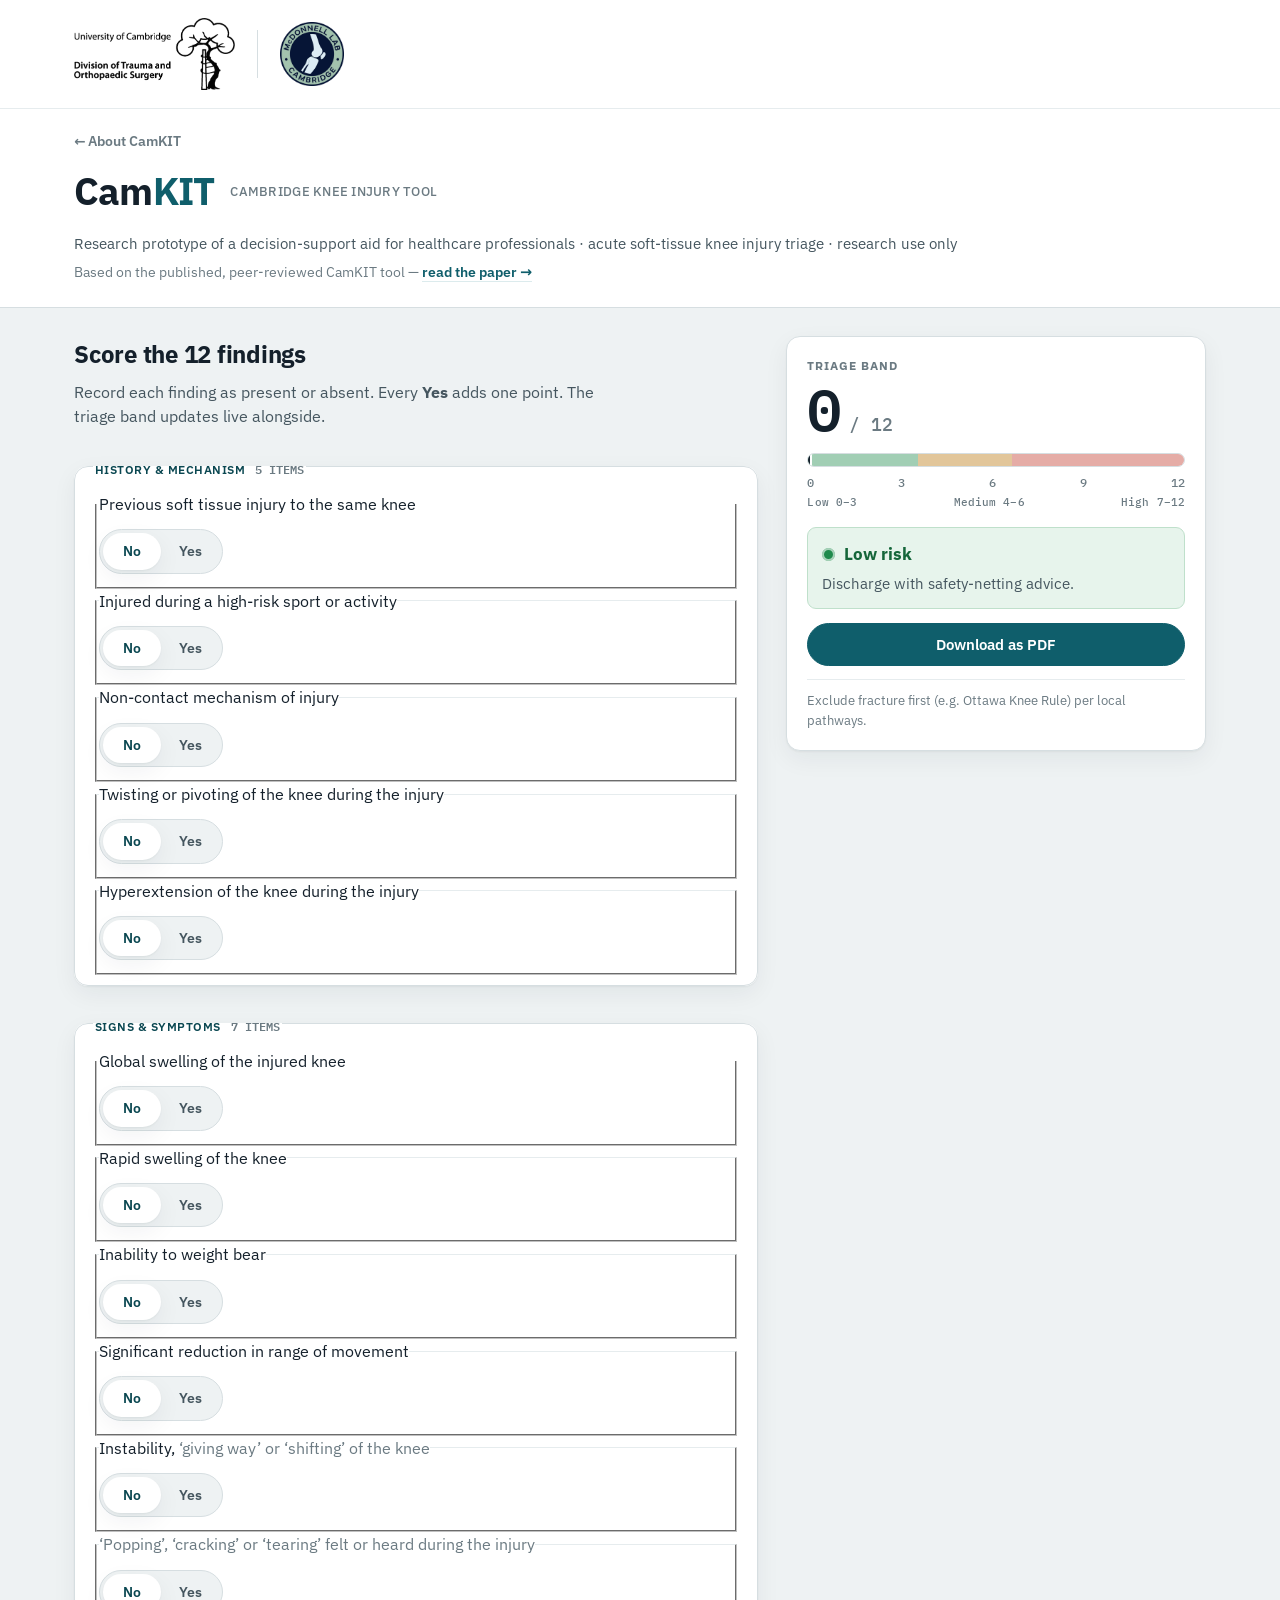
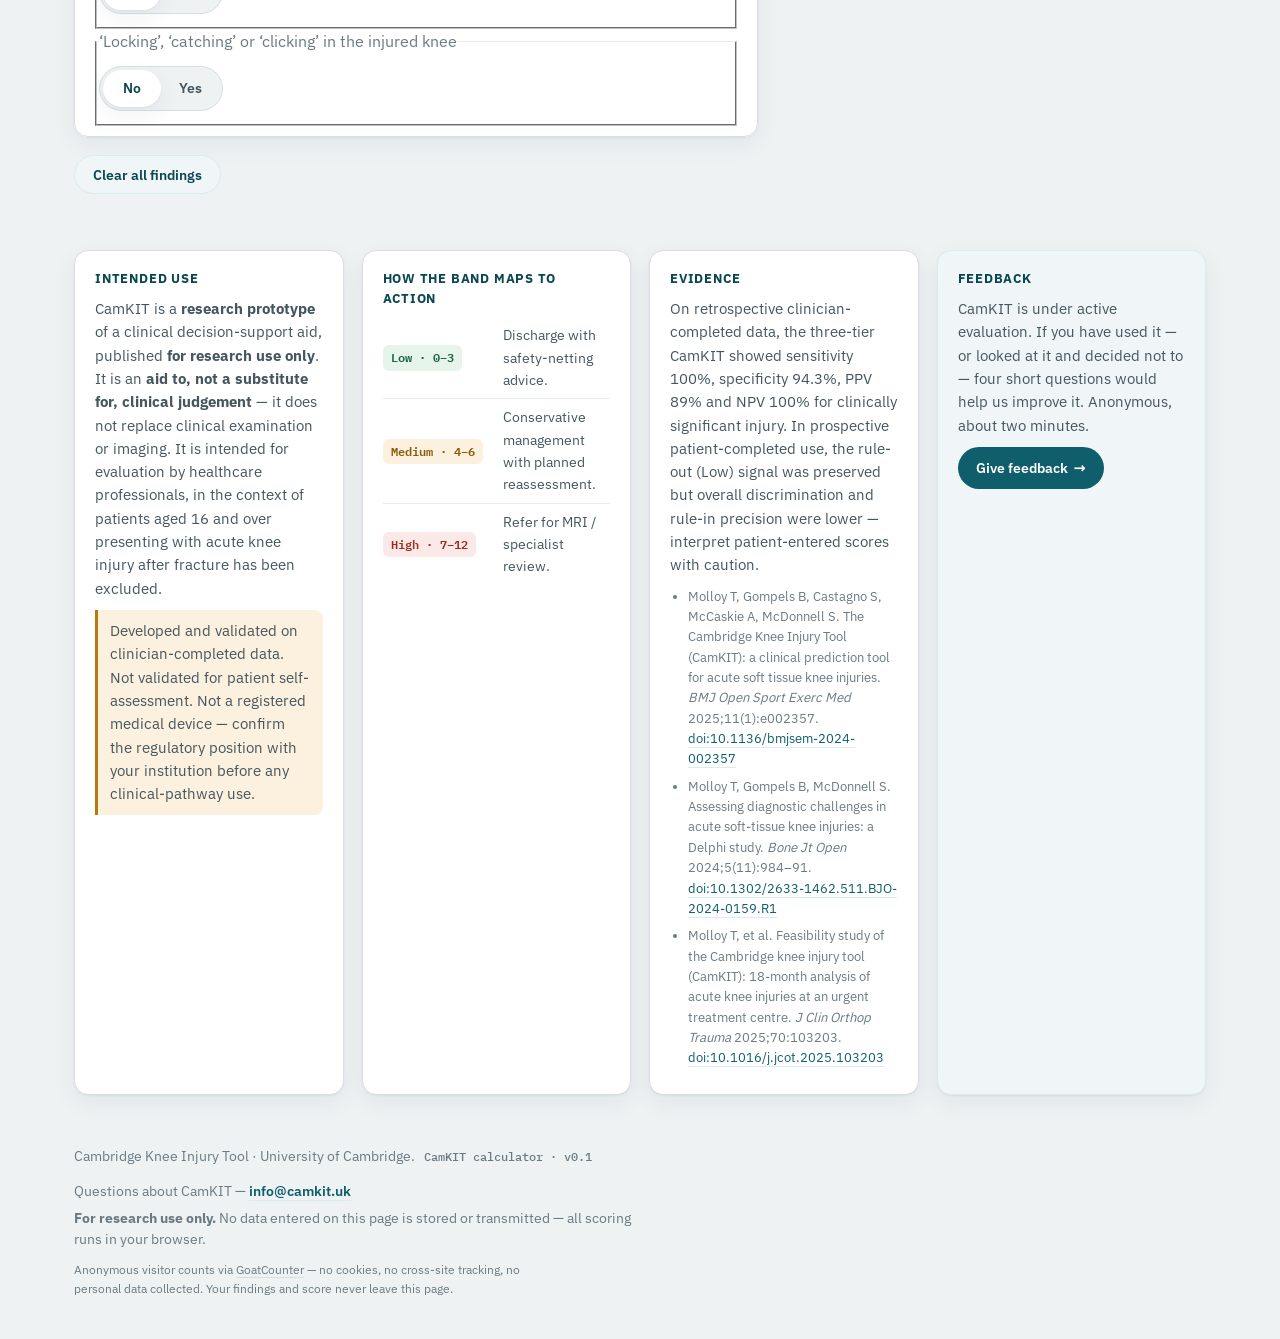
==== public/calculator/index.html @ e4fb38a5 "Serve from public/ — allow-list instead of deny-list assets.directory was "./", publishing the whole" ====
<!doctype html>
<html lang="en">
<head>
  <meta charset="utf-8" />
  <meta name="viewport" content="width=device-width, initial-scale=1" />
  <title>CamKIT calculator — score the 12 findings</title>
  <meta name="description" content="Interactive CamKIT calculator — a research prototype, for research use only: record the 12 clinical findings to get a score out of 12 and a three-tier triage band. All scoring runs in your browser — nothing is stored or transmitted." />
  <meta name="color-scheme" content="light" />

  <!-- IBM Plex is self-hosted under assets/fonts/ and declared in tokens.css.
       No third-party font host, so nothing leaks a visitor's IP and the pages
       render on offline / locked-down hospital networks. -->
  <link rel="preload" href="../assets/fonts/ibm-plex-sans-latin.woff2" as="font" type="font/woff2" crossorigin />

  <link rel="stylesheet" href="../assets/tokens.css" />
  <link rel="stylesheet" href="../assets/styles.css" />
</head>
<body>
  <a class="skip-link" href="#camkit-form">Skip to the assessment</a>

  <!-- Print-only document header (populated by camkit.js before printing) -->
  <div class="print-only print-head" data-band="low">
    <p class="print-head__title">Cambridge Knee Injury Tool (CamKIT)</p>
    <p class="print-head__meta">Assessment date: <strong id="print-date"></strong></p>
    <p class="print-head__result">
      Score <strong id="print-score">0</strong> / 12 —
      <strong id="print-band">Low risk</strong>:
      <span id="print-action">Discharge with safety-netting advice.</span>
    </p>
  </div>

  <div class="orgbar">
    <div class="orgbar__inner">
      <img class="orgbar__logo orgbar__logo--cam"
           src="../assets/logos/cambridge-surgery.png" width="483" height="216"
           alt="University of Cambridge — Division of Trauma and Orthopaedic Surgery" />
      <span class="orgbar__rule" aria-hidden="true"></span>
      <img class="orgbar__logo orgbar__logo--lab"
           src="../assets/logos/mcdonnell-lab.png" width="180" height="180"
           alt="McDonnell Lab, Cambridge" />
    </div>
  </div>

  <header class="masthead">
    <div class="masthead__inner">
      <p class="masthead__back"><a href="../">← About CamKIT</a></p>
      <div class="wordmark">
        <span class="wordmark__cam">Cam</span><span class="wordmark__kit">KIT</span>
        <span class="wordmark__full">Cambridge Knee Injury Tool</span>
      </div>
      <p class="masthead__eyebrow">
        Research prototype of a decision-support aid for healthcare professionals ·
        acute soft-tissue knee injury triage · research use only
      </p>
      <p class="masthead__link">
        Based on the published, peer-reviewed CamKIT tool —
        <a href="https://doi.org/10.1136/bmjsem-2024-002357" target="_blank" rel="noopener noreferrer">read the paper →</a>
      </p>
    </div>
  </header>

  <main class="layout">
    <section class="form" aria-labelledby="form-heading">
      <div class="form__intro">
        <h1 id="form-heading">Score the 12 findings</h1>
        <p class="form__lede">
          Record each finding as present or absent. Every <strong>Yes</strong> adds one point.
          The triage band updates live alongside.
        </p>
      </div>

      <form id="camkit-form" novalidate>
        <!-- Item fieldsets are rendered here by assets/camkit.js -->
      </form>

      <div class="form__actions">
        <button type="button" id="reset-btn" class="btn-reset">Clear all findings</button>
      </div>
    </section>

    <aside class="readout" aria-labelledby="readout-heading">
      <div class="readout__sticky">
        <h2 id="readout-heading" class="readout__title">Triage band</h2>

        <div class="score" aria-hidden="true">
          <span class="score__value" id="score-value">0</span>
          <span class="score__total">/ 12</span>
        </div>

        <!-- Signature element: the 0–12 triage gauge -->
        <div class="gauge" id="gauge">
          <div class="gauge__track">
            <span class="gauge__zone gauge__zone--low"></span>
            <span class="gauge__zone gauge__zone--med"></span>
            <span class="gauge__zone gauge__zone--high"></span>
            <span class="gauge__needle" id="gauge-needle"></span>
          </div>
          <div class="gauge__scale">
            <span>0</span><span>3</span><span>6</span><span>9</span><span>12</span>
          </div>
          <div class="gauge__bands">
            <span class="gauge__bandlabel">Low 0–3</span>
            <span class="gauge__bandlabel">Medium 4–6</span>
            <span class="gauge__bandlabel">High 7–12</span>
          </div>
        </div>

        <div class="band" id="band" data-band="low">
          <p class="band__name" id="band-name">
            <span class="band__dot" aria-hidden="true"></span>
            <span id="band-label">Low risk</span>
          </p>
          <p class="band__action" id="band-action">Discharge with safety-netting advice.</p>
        </div>

        <button type="button" id="download-btn" class="btn-pdf">Download as PDF</button>

        <p class="readout__caveat">
          Exclude fracture first (e.g. Ottawa Knee Rule) per local pathways.
        </p>

        <!-- Screen-reader live summary -->
        <p class="visually-hidden" id="live-status" role="status" aria-live="polite"></p>
      </div>
    </aside>
  </main>

  <section class="notes" aria-label="Intended use and evidence">
    <div class="notes__grid">
      <article class="note">
        <h3>Intended use</h3>
        <p>
          CamKIT is a <strong>research prototype</strong> of a clinical decision-support aid,
          published <strong>for research use only</strong>. It is an <strong>aid to, not a
          substitute for, clinical judgement</strong> — it does not replace clinical examination
          or imaging. It is intended for evaluation by healthcare professionals, in the context of
          patients aged 16 and over presenting with acute knee injury after fracture has been
          excluded.
        </p>
        <p class="note__flag">
          Developed and validated on clinician-completed data. Not validated for patient
          self-assessment. Not a registered medical device — confirm the regulatory position with
          your institution before any clinical-pathway use.
        </p>
      </article>

      <article class="note">
        <h3>How the band maps to action</h3>
        <dl class="actions">
          <div class="actions__row" data-band="low">
            <dt><span class="actions__chip">Low · 0–3</span></dt>
            <dd>Discharge with safety-netting advice.</dd>
          </div>
          <div class="actions__row" data-band="med">
            <dt><span class="actions__chip">Medium · 4–6</span></dt>
            <dd>Conservative management with planned reassessment.</dd>
          </div>
          <div class="actions__row" data-band="high">
            <dt><span class="actions__chip">High · 7–12</span></dt>
            <dd>Refer for MRI / specialist review.</dd>
          </div>
        </dl>
      </article>

      <article class="note">
        <h3>Evidence</h3>
        <p>
          On retrospective clinician-completed data, the three-tier CamKIT showed sensitivity 100%,
          specificity 94.3%, PPV 89% and NPV 100% for clinically significant injury. In prospective
          patient-completed use, the rule-out (Low) signal was preserved but overall discrimination
          and rule-in precision were lower — interpret patient-entered scores with caution.
        </p>
        <ul class="refs">
          <li>Molloy T, Gompels B, Castagno S, McCaskie A, McDonnell S. The Cambridge Knee Injury Tool (CamKIT): a clinical prediction tool for acute soft tissue knee injuries. <em>BMJ Open Sport Exerc Med</em> 2025;11(1):e002357.
            <a href="https://doi.org/10.1136/bmjsem-2024-002357" target="_blank" rel="noopener noreferrer">doi:10.1136/bmjsem-2024-002357</a></li>
          <li>Molloy T, Gompels B, McDonnell S. Assessing diagnostic challenges in acute soft-tissue knee injuries: a Delphi study. <em>Bone Jt Open</em> 2024;5(11):984–91.
            <a href="https://doi.org/10.1302/2633-1462.511.BJO-2024-0159.R1" target="_blank" rel="noopener noreferrer">doi:10.1302/2633-1462.511.BJO-2024-0159.R1</a></li>
          <li>Molloy T, et al. Feasibility study of the Cambridge knee injury tool (CamKIT): 18-month analysis of acute knee injuries at an urgent treatment centre. <em>J Clin Orthop Trauma</em> 2025;70:103203.
            <a href="https://doi.org/10.1016/j.jcot.2025.103203" target="_blank" rel="noopener noreferrer">doi:10.1016/j.jcot.2025.103203</a></li>
        </ul>
      </article>

      <!-- FEEDBACK SURVEY — must be the anonymous respondent link (/jfe/form/<ID>),
           never the Qualtrics editor link (/survey-builder/<ID>/edit), which only
           works for logged-in survey owners. scripts/check-analytics.sh enforces this.
           Survey ID: SV_2cn2vMerfUsY75Q -->
      <article class="note note--feedback">
        <h3>Feedback</h3>
        <p>
          CamKIT is under active evaluation. If you have used it — or looked at it and decided
          not to — four short questions would help us improve it. Anonymous, about two minutes.
        </p>
        <a class="note__cta" href="https://cambridge.eu.qualtrics.com/jfe/form/SV_2cn2vMerfUsY75Q"
           target="_blank" rel="noopener noreferrer"
           data-count="feedback-survey" data-count-title="Feedback survey opened">
          Give feedback <span aria-hidden="true">→</span>
        </a>
      </article>
    </div>
  </section>

  <footer class="footer">
    <p>Cambridge Knee Injury Tool · University of Cambridge.
      <span class="footer__ver">CamKIT calculator · v0.1</span>
    </p>
    <p class="footer__contact">
      Questions about CamKIT — <a href="mailto:info@camkit.uk">info@camkit.uk</a>
    </p>
    <p class="footer__disclaimer">
      <strong>For research use only.</strong> No data entered on this page is
      stored or transmitted — all scoring runs in your browser.
    </p>
    <p class="footer__privacy">
      Anonymous visitor counts via
      <a href="https://www.goatcounter.com/" target="_blank" rel="noopener noreferrer">GoatCounter</a>
      — no cookies, no cross-site tracking, no personal data collected. Your findings and score
      never leave this page.
    </p>
  </footer>

  <!-- Print-only document footer -->
  <div class="print-only print-foot">
    <p>Research prototype of a decision-support aid — for research use only. An aid to, not a
      substitute for, clinical judgement. Does not replace clinical examination or imaging.
      Not a registered medical device.</p>
    <p>Molloy T, Gompels B, Castagno S, McCaskie A, McDonnell S. The Cambridge Knee Injury Tool
      (CamKIT). BMJ Open Sport Exerc Med 2025;11(1):e002357. doi:10.1136/bmjsem-2024-002357</p>
  </div>

  <noscript>
    <p class="noscript">This calculator needs JavaScript to score the 12 findings. Please enable JavaScript.</p>
  </noscript>

  <script src="../assets/camkit.js" defer></script>

  <!-- Privacy-preserving usage counts. Remove these two tags and assets/analytics.js
       to disable analytics entirely — the calculator works unchanged without them. -->
  <script data-goatcounter="https://camkit.goatcounter.com/count"
          async src="https://gc.zgo.at/count.js"></script>
  <script src="../assets/analytics.js" defer></script>
</body>
</html>
---- public/assets/tokens.css ----
/* ============================================================
   CamKIT design tokens — shared by every page.
   Palette is intentionally narrow. Green/amber/red are RESERVED
   for triage semantics only; the brand accent is petrol teal so
   that semantic colour always means "triage band", never decoration.
   Load this file BEFORE the page stylesheet.
   ============================================================ */

/* ---------- Self-hosted IBM Plex ----------
   Served from assets/fonts/ rather than Google Fonts: fonts.gstatic.com
   would receive every visitor's IP address, which contradicts the privacy
   claim in the page footers, and third-party font hosts are blocked on many
   hospital networks. Descriptors mirror what Google Fonts generated, so
   rendering is unchanged. Sans ships one file per subset covering all four
   weights; Mono ships one per weight.

   IBM Plex is SIL OFL 1.1 — assets/fonts/OFL.txt must ship with the files.

   TO REGENERATE (e.g. to add a weight), fetch the stylesheet Google would
   have served, with a browser User-Agent so it returns woff2:

     curl -A "Mozilla/5.0 (X11; Linux x86_64) Chrome/120.0" \
       "https://fonts.googleapis.com/css2?family=IBM+Plex+Mono:wght@500;600\
&family=IBM+Plex+Sans:wght@400;500;600;700&display=swap"

   Save the `latin` and `latin-ext` woff2 files into assets/fonts/ and copy
   the @font-face blocks below, rewriting each url() to fonts/<file>.woff2.
   De-duplicate first: Google serves ONE file for several weights, so several
   blocks legitimately point at the same filename.
   ============================================================ */

@font-face {
  font-family: 'IBM Plex Mono';
  font-style: normal;
  font-weight: 500;
  font-display: swap;
  src: url('fonts/ibm-plex-mono-500-latin.woff2') format('woff2');
  unicode-range: U+0000-00FF, U+0131, U+0152-0153, U+02BB-02BC, U+02C6, U+02DA, U+02DC, U+0304, U+0308, U+0329, U+2000-206F, U+20AC, U+2122, U+2191, U+2193, U+2212, U+2215, U+FEFF, U+FFFD;
}
@font-face {
  font-family: 'IBM Plex Mono';
  font-style: normal;
  font-weight: 500;
  font-display: swap;
  src: url('fonts/ibm-plex-mono-500-latin-ext.woff2') format('woff2');
  unicode-range: U+0100-02BA, U+02BD-02C5, U+02C7-02CC, U+02CE-02D7, U+02DD-02FF, U+0304, U+0308, U+0329, U+1D00-1DBF, U+1E00-1E9F, U+1EF2-1EFF, U+2020, U+20A0-20AB, U+20AD-20C0, U+2113, U+2C60-2C7F, U+A720-A7FF;
}
@font-face {
  font-family: 'IBM Plex Mono';
  font-style: normal;
  font-weight: 600;
  font-display: swap;
  src: url('fonts/ibm-plex-mono-600-latin.woff2') format('woff2');
  unicode-range: U+0000-00FF, U+0131, U+0152-0153, U+02BB-02BC, U+02C6, U+02DA, U+02DC, U+0304, U+0308, U+0329, U+2000-206F, U+20AC, U+2122, U+2191, U+2193, U+2212, U+2215, U+FEFF, U+FFFD;
}
@font-face {
  font-family: 'IBM Plex Mono';
  font-style: normal;
  font-weight: 600;
  font-display: swap;
  src: url('fonts/ibm-plex-mono-600-latin-ext.woff2') format('woff2');
  unicode-range: U+0100-02BA, U+02BD-02C5, U+02C7-02CC, U+02CE-02D7, U+02DD-02FF, U+0304, U+0308, U+0329, U+1D00-1DBF, U+1E00-1E9F, U+1EF2-1EFF, U+2020, U+20A0-20AB, U+20AD-20C0, U+2113, U+2C60-2C7F, U+A720-A7FF;
}
@font-face {
  font-family: 'IBM Plex Sans';
  font-style: normal;
  font-weight: 400;
  font-display: swap;
  src: url('fonts/ibm-plex-sans-latin.woff2') format('woff2');
  unicode-range: U+0000-00FF, U+0131, U+0152-0153, U+02BB-02BC, U+02C6, U+02DA, U+02DC, U+0304, U+0308, U+0329, U+2000-206F, U+20AC, U+2122, U+2191, U+2193, U+2212, U+2215, U+FEFF, U+FFFD;
}
@font-face {
  font-family: 'IBM Plex Sans';
  font-style: normal;
  font-weight: 400;
  font-display: swap;
  src: url('fonts/ibm-plex-sans-latin-ext.woff2') format('woff2');
  unicode-range: U+0100-02BA, U+02BD-02C5, U+02C7-02CC, U+02CE-02D7, U+02DD-02FF, U+0304, U+0308, U+0329, U+1D00-1DBF, U+1E00-1E9F, U+1EF2-1EFF, U+2020, U+20A0-20AB, U+20AD-20C0, U+2113, U+2C60-2C7F, U+A720-A7FF;
}
@font-face {
  font-family: 'IBM Plex Sans';
  font-style: normal;
  font-weight: 500;
  font-display: swap;
  src: url('fonts/ibm-plex-sans-latin.woff2') format('woff2');
  unicode-range: U+0000-00FF, U+0131, U+0152-0153, U+02BB-02BC, U+02C6, U+02DA, U+02DC, U+0304, U+0308, U+0329, U+2000-206F, U+20AC, U+2122, U+2191, U+2193, U+2212, U+2215, U+FEFF, U+FFFD;
}
@font-face {
  font-family: 'IBM Plex Sans';
  font-style: normal;
  font-weight: 500;
  font-display: swap;
  src: url('fonts/ibm-plex-sans-latin-ext.woff2') format('woff2');
  unicode-range: U+0100-02BA, U+02BD-02C5, U+02C7-02CC, U+02CE-02D7, U+02DD-02FF, U+0304, U+0308, U+0329, U+1D00-1DBF, U+1E00-1E9F, U+1EF2-1EFF, U+2020, U+20A0-20AB, U+20AD-20C0, U+2113, U+2C60-2C7F, U+A720-A7FF;
}
@font-face {
  font-family: 'IBM Plex Sans';
  font-style: normal;
  font-weight: 600;
  font-display: swap;
  src: url('fonts/ibm-plex-sans-latin.woff2') format('woff2');
  unicode-range: U+0000-00FF, U+0131, U+0152-0153, U+02BB-02BC, U+02C6, U+02DA, U+02DC, U+0304, U+0308, U+0329, U+2000-206F, U+20AC, U+2122, U+2191, U+2193, U+2212, U+2215, U+FEFF, U+FFFD;
}
@font-face {
  font-family: 'IBM Plex Sans';
  font-style: normal;
  font-weight: 600;
  font-display: swap;
  src: url('fonts/ibm-plex-sans-latin-ext.woff2') format('woff2');
  unicode-range: U+0100-02BA, U+02BD-02C5, U+02C7-02CC, U+02CE-02D7, U+02DD-02FF, U+0304, U+0308, U+0329, U+1D00-1DBF, U+1E00-1E9F, U+1EF2-1EFF, U+2020, U+20A0-20AB, U+20AD-20C0, U+2113, U+2C60-2C7F, U+A720-A7FF;
}
@font-face {
  font-family: 'IBM Plex Sans';
  font-style: normal;
  font-weight: 700;
  font-display: swap;
  src: url('fonts/ibm-plex-sans-latin.woff2') format('woff2');
  unicode-range: U+0000-00FF, U+0131, U+0152-0153, U+02BB-02BC, U+02C6, U+02DA, U+02DC, U+0304, U+0308, U+0329, U+2000-206F, U+20AC, U+2122, U+2191, U+2193, U+2212, U+2215, U+FEFF, U+FFFD;
}
@font-face {
  font-family: 'IBM Plex Sans';
  font-style: normal;
  font-weight: 700;
  font-display: swap;
  src: url('fonts/ibm-plex-sans-latin-ext.woff2') format('woff2');
  unicode-range: U+0100-02BA, U+02BD-02C5, U+02C7-02CC, U+02CE-02D7, U+02DD-02FF, U+0304, U+0308, U+0329, U+1D00-1DBF, U+1E00-1E9F, U+1EF2-1EFF, U+2020, U+20A0-20AB, U+20AD-20C0, U+2113, U+2C60-2C7F, U+A720-A7FF;
}

:root {
  /* Ink & surface */
  --ink:        #14202b;
  --ink-soft:   #45565f;
  --muted:      #6b7a82;
  --surface:    #eef2f3;
  --paper:      #ffffff;
  --line:       #d6dee1;
  --line-soft:  #e6ecee;

  /* Brand — deep petrol teal (a deeper cousin of Cambridge blue) */
  --brand:      #0f5e6b;
  --brand-ink:  #0a4751;
  --brand-soft: #dcebed;
  --brand-tint: #f0f6f7;

  /* Reserved triage semantics */
  --low:        #1f8a4c;
  --low-bg:     #e7f4ec;
  --med:        #b9770f;
  --med-bg:     #fbf1de;
  --high:       #c0392b;
  --high-bg:    #fbe9e7;

  --radius:     14px;
  --radius-sm:  9px;
  --shadow:     0 1px 2px rgba(20, 32, 43, .05), 0 8px 24px rgba(20, 32, 43, .06);
  --ring:       0 0 0 3px rgba(15, 94, 107, .35);

  --font-sans:  "IBM Plex Sans", system-ui, -apple-system, Segoe UI, Roboto, sans-serif;
  --font-mono:  "IBM Plex Mono", ui-monospace, SFMono-Regular, Menlo, monospace;

  --maxw: 1180px;
}
---- public/assets/styles.css ----
/* ============================================================
   CamKIT calculator — clinical instrument styling
   Palette is intentionally narrow. Green/amber/red are RESERVED
   for the triage result only; the brand accent is petrol teal so
   that semantic colour always means "triage band", never decoration.
   ============================================================ */

/* Design tokens (palette, fonts, radii) live in tokens.css — load that first. */

* { box-sizing: border-box; }

html { scroll-behavior: smooth; }

body {
  margin: 0;
  font-family: var(--font-sans);
  color: var(--ink);
  background: var(--surface);
  line-height: 1.55;
  -webkit-font-smoothing: antialiased;
  text-rendering: optimizeLegibility;
}

/* ---------- Accessibility helpers ---------- */
.visually-hidden {
  position: absolute !important;
  width: 1px; height: 1px;
  padding: 0; margin: -1px;
  overflow: hidden; clip: rect(0 0 0 0);
  white-space: nowrap; border: 0;
}

.print-only { display: none; }  /* revealed inside @media print */

.skip-link {
  position: absolute;
  left: 12px; top: -48px;
  background: var(--brand);
  color: #fff;
  padding: 10px 16px;
  border-radius: var(--radius-sm);
  z-index: 50;
  transition: top .18s ease;
  text-decoration: none;
}
.skip-link:focus { top: 12px; }

:focus-visible {
  outline: none;
  box-shadow: var(--ring);
  border-radius: 8px;
}

/* ---------- Institutional identity strip ----------
   Provenance, not navigation: the marks are unlinked. The inner column
   reuses --maxw and the 24px gutter so the logos align with the wordmark
   below rather than looking bolted on. --line-soft (lighter than the
   masthead's --line) subdivides the white block instead of cutting a
   section break. Duplicated in landing.css — keep the two in step.
   Hidden in @media print, with .masthead. */
.orgbar {
  background: var(--paper);
  border-bottom: 1px solid var(--line-soft);
}
.orgbar__inner {
  max-width: var(--maxw);
  margin: 0 auto;
  padding: 18px 24px;
  display: flex;
  align-items: center;
  gap: 22px;
}
/* Heights differ because a circular mark reads optically heavier than a
   wordmark at the same height. 72px is the floor at which the Cambridge
   lock-up's second line stays legible (its cap height is 10% of the mark). */
.orgbar__logo { display: block; width: auto; }
.orgbar__logo--cam { height: 72px; }
.orgbar__logo--lab { height: 64px; }
.orgbar__rule {
  align-self: center;
  width: 1px;
  height: 48px;
  background: var(--line);
}

/* ---------- Masthead ---------- */
.masthead {
  background: var(--paper);
  border-bottom: 1px solid var(--line);
}
.masthead__inner {
  max-width: var(--maxw);
  margin: 0 auto;
  padding: 22px 24px 24px;
}
.masthead__back { margin: 0 0 10px; font-size: .85rem; }
.masthead__back a {
  color: var(--muted);
  font-weight: 600;
  text-decoration: none;
}
.masthead__back a:hover { color: var(--brand); }
.wordmark {
  display: flex;
  align-items: baseline;
  gap: 0;
  font-weight: 700;
  letter-spacing: -0.02em;
  font-size: clamp(1.7rem, 1.2rem + 1.6vw, 2.4rem);
}
.wordmark__cam { color: var(--ink); }
.wordmark__kit { color: var(--brand); }
.wordmark__full {
  margin-left: 16px;
  font-size: .82rem;
  font-weight: 500;
  letter-spacing: .02em;
  text-transform: uppercase;
  color: var(--muted);
  align-self: center;
}
.masthead__eyebrow {
  margin: 10px 0 0;
  color: var(--ink-soft);
  font-size: .95rem;
}
.masthead__link {
  margin: 6px 0 0;
  font-size: .9rem;
  color: var(--muted);
}
.masthead__link a {
  color: var(--brand);
  font-weight: 600;
  text-decoration: none;
  border-bottom: 1px solid var(--brand-soft);
  white-space: nowrap;
}
.masthead__link a:hover { border-bottom-color: var(--brand); }

/* ---------- Layout ---------- */
.layout {
  max-width: var(--maxw);
  margin: 0 auto;
  padding: 28px 24px 8px;
  display: grid;
  grid-template-columns: minmax(0, 1.55fr) minmax(280px, 0.95fr);
  gap: 28px;
  align-items: start;
}

/* ---------- Form column ---------- */
.form__intro h1 {
  margin: 0 0 6px;
  font-size: 1.5rem;
  letter-spacing: -0.01em;
}
.form__lede {
  margin: 0 0 18px;
  color: var(--ink-soft);
  max-width: 56ch;
}

.group {
  border: 1px solid var(--line);
  border-radius: var(--radius);
  background: var(--paper);
  padding: 6px 18px 10px;
  margin: 0 0 18px;
  box-shadow: var(--shadow);
}
.group__legend {
  display: flex;
  align-items: baseline;
  gap: 10px;
  padding: 14px 2px 6px;
  font-weight: 600;
  letter-spacing: .04em;
  text-transform: uppercase;
  font-size: .76rem;
  color: var(--brand-ink);
}
.group__count {
  font-family: var(--font-mono);
  font-size: .72rem;
  color: var(--muted);
  letter-spacing: 0;
}

/* one finding */
.item {
  display: flex;
  align-items: center;
  justify-content: space-between;
  gap: 16px;
  padding: 13px 2px;
  border-top: 1px solid var(--line-soft);
}
.item:first-of-type { border-top: 0; }

.item__legend {
  font-size: .98rem;
  color: var(--ink);
  margin: 0;
  border: 0;
  padding: 0;
}
.item__quotes { color: var(--muted); }
.item__print-value { display: none; }  /* shown only when printing */

/* segmented Yes / No control built from real radios */
.seg {
  display: inline-flex;
  flex: 0 0 auto;
  border: 1px solid var(--line);
  border-radius: 999px;
  background: var(--surface);
  padding: 3px;
}
.seg__opt { position: relative; }
.seg__opt input {
  position: absolute;
  opacity: 0;
  inset: 0;
  margin: 0;
  cursor: pointer;
}
.seg__opt span {
  display: block;
  min-width: 58px;
  text-align: center;
  padding: 7px 14px;
  border-radius: 999px;
  font-size: .9rem;
  font-weight: 600;
  color: var(--ink-soft);
  transition: background .15s ease, color .15s ease, box-shadow .15s ease;
}
.seg__opt input:checked + span {
  background: var(--paper);
  color: var(--brand-ink);
  box-shadow: var(--shadow);
}
.seg__opt input:focus-visible + span { box-shadow: var(--ring); }
.seg__opt input:checked.is-yes + span { color: var(--brand); }
.seg__opt:hover span { color: var(--ink); }

.form__actions { margin: 4px 0 8px; }
.btn-reset {
  font-family: var(--font-sans);
  font-size: .9rem;
  font-weight: 600;
  color: var(--brand-ink);
  background: var(--brand-tint);
  border: 1px solid var(--brand-soft);
  border-radius: 999px;
  padding: 9px 18px;
  cursor: pointer;
  transition: background .15s ease;
}
.btn-reset:hover { background: var(--brand-soft); }

/* primary call-to-action in the readout card */
.btn-pdf {
  display: block;
  width: 100%;
  margin: 14px 0 0;
  font-family: var(--font-sans);
  font-size: .92rem;
  font-weight: 600;
  color: #fff;
  background: var(--brand);
  border: 1px solid var(--brand);
  border-radius: 999px;
  padding: 11px 18px;
  cursor: pointer;
  transition: background .15s ease;
}
.btn-pdf:hover { background: var(--brand-ink); }

/* ---------- Readout (signature) ---------- */
.readout__sticky {
  position: sticky;
  top: 18px;
  background: var(--paper);
  border: 1px solid var(--line);
  border-radius: var(--radius);
  box-shadow: var(--shadow);
  padding: 20px 20px 18px;
}
.readout__title {
  margin: 0;
  font-size: .76rem;
  letter-spacing: .08em;
  text-transform: uppercase;
  color: var(--muted);
}

.score {
  display: flex;
  align-items: baseline;
  gap: 8px;
  margin: 4px 0 14px;
  font-family: var(--font-mono);
}
.score__value {
  font-size: 3.6rem;
  font-weight: 600;
  line-height: 1;
  letter-spacing: -0.03em;
  color: var(--ink);
  font-variant-numeric: tabular-nums;
}
.score__total {
  font-size: 1.1rem;
  color: var(--muted);
}

/* the gauge */
.gauge { margin: 0 0 16px; }
.gauge__track {
  position: relative;
  display: flex;
  height: 14px;
  border-radius: 999px;
  overflow: hidden;
  border: 1px solid var(--line);
}
.gauge__zone { display: block; height: 100%; opacity: .42; }
.gauge__zone--low  { width: 29.17%; background: var(--low); }
.gauge__zone--med  { width: 25%;    background: var(--med); }
.gauge__zone--high { width: 45.83%; background: var(--high); }

.gauge__needle {
  position: absolute;
  top: -4px;
  left: 0%;
  width: 4px;
  height: 22px;
  border-radius: 3px;
  background: var(--ink);
  transform: translateX(-50%);
  transition: left .32s cubic-bezier(.2,.7,.2,1);
  box-shadow: 0 0 0 2px var(--paper);
}
.gauge__scale,
.gauge__bands {
  display: flex;
  justify-content: space-between;
  font-family: var(--font-mono);
  color: var(--muted);
}
.gauge__scale {
  font-size: .72rem;
  margin-top: 7px;
}
.gauge__bands {
  margin-top: 3px;
  font-size: .66rem;
  letter-spacing: .01em;
}

/* band result card — colour applied via [data-band] */
.band {
  border-radius: var(--radius-sm);
  padding: 13px 14px;
  border: 1px solid var(--line);
  background: var(--surface);
  transition: background .2s ease, border-color .2s ease;
}
.band__name {
  display: flex;
  align-items: center;
  gap: 9px;
  margin: 0 0 4px;
  font-weight: 700;
  font-size: 1.08rem;
}
.band__dot {
  width: 13px; height: 13px;
  border-radius: 50%;
  background: var(--muted);
  flex: 0 0 auto;
  box-shadow: inset 0 0 0 2px rgba(255,255,255,.6);
}
.band__action { margin: 0; color: var(--ink-soft); font-size: .95rem; }

.band[data-band="low"]  { background: var(--low-bg);  border-color: #bfe0cb; }
.band[data-band="low"]  .band__dot { background: var(--low); }
.band[data-band="low"]  .band__name { color: #15663a; }

.band[data-band="med"]  { background: var(--med-bg);  border-color: #ecd6a6; }
.band[data-band="med"]  .band__dot { background: var(--med); }
.band[data-band="med"]  .band__name { color: #8a5908; }

.band[data-band="high"] { background: var(--high-bg); border-color: #f0c2bb; }
.band[data-band="high"] .band__dot { background: var(--high); }
.band[data-band="high"] .band__name { color: #9a2b20; }

.readout__caveat {
  margin: 13px 0 0;
  font-size: .82rem;
  color: var(--muted);
  border-top: 1px solid var(--line-soft);
  padding-top: 11px;
}

/* ---------- Notes / evidence ---------- */
.notes {
  max-width: var(--maxw);
  margin: 18px auto 0;
  padding: 22px 24px 8px;
}
.notes__grid {
  display: grid;
  grid-template-columns: repeat(auto-fit, minmax(260px, 1fr));
  gap: 18px;
}
.note {
  background: var(--paper);
  border: 1px solid var(--line);
  border-radius: var(--radius);
  padding: 18px 20px;
  box-shadow: var(--shadow);
}
.note h3 {
  margin: 0 0 8px;
  font-size: .82rem;
  letter-spacing: .06em;
  text-transform: uppercase;
  color: var(--brand-ink);
}
.note p { margin: 0 0 10px; font-size: .94rem; color: var(--ink-soft); }
.note__flag {
  font-size: .86rem;
  color: var(--ink-soft);
  background: var(--med-bg);
  border-left: 3px solid var(--med);
  padding: 9px 12px;
  border-radius: 0 8px 8px 0;
}

/* Feedback card — the one outbound action on this page. Tinted rather than
   traffic-light coloured: green/amber/red stay reserved for triage bands. */
.note--feedback {
  background: var(--brand-tint);
  border-color: var(--brand-soft);
}
.note__cta {
  display: inline-flex;
  align-items: center;
  gap: 6px;
  padding: 10px 18px;
  border-radius: 999px;
  background: var(--brand);
  color: #fff;
  font-size: .9rem;
  font-weight: 600;
  text-decoration: none;
  transition: background .15s ease;
}
.note__cta:hover { background: var(--brand-ink); }

/* The feedback card ships hidden until its survey URL is filled in; make sure
   no later rule can reveal a card that points at a placeholder. */
[hidden] { display: none !important; }

.actions { margin: 0; }
.actions__row {
  display: grid;
  grid-template-columns: 110px 1fr;
  gap: 10px;
  align-items: center;
  padding: 7px 0;
  border-top: 1px solid var(--line-soft);
}
.actions__row:first-child { border-top: 0; }
.actions__row dd { margin: 0; font-size: .9rem; color: var(--ink-soft); }
.actions__chip {
  display: inline-block;
  font-family: var(--font-mono);
  font-size: .72rem;
  font-weight: 600;
  padding: 4px 8px;
  border-radius: 6px;
  white-space: nowrap;
}
.actions__row[data-band="low"]  .actions__chip { background: var(--low-bg);  color: #15663a; }
.actions__row[data-band="med"]  .actions__chip { background: var(--med-bg);  color: #8a5908; }
.actions__row[data-band="high"] .actions__chip { background: var(--high-bg); color: #9a2b20; }

.refs { margin: 4px 0 0; padding-left: 18px; }
.refs li { font-size: .82rem; color: var(--muted); margin-bottom: 7px; }
.refs a {
  color: var(--brand);
  text-decoration: none;
  border-bottom: 1px solid var(--brand-soft);
  word-break: break-word;
}
.refs a:hover { border-bottom-color: var(--brand); }

/* ---------- Footer ---------- */
.footer {
  max-width: var(--maxw);
  margin: 8px auto 0;
  padding: 22px 24px 40px;
  color: var(--muted);
  font-size: .85rem;
}
.footer__ver { font-family: var(--font-mono); font-size: .76rem; margin-left: 6px; }
.footer__contact { margin: 6px 0 0; }
.footer__contact a {
  color: var(--brand);
  font-weight: 600;
  text-decoration: none;
  border-bottom: 1px solid var(--brand-soft);
}
.footer__contact a:hover { border-bottom-color: var(--brand); }
.footer__disclaimer { margin: 6px 0 0; max-width: 70ch; }
.footer__privacy {
  margin: 10px 0 0;
  max-width: 70ch;
  font-size: .78rem;
  color: var(--muted);
}
.footer__privacy a {
  color: inherit;
  text-decoration: none;
  border-bottom: 1px solid var(--line);
}
.footer__privacy a:hover { border-bottom-color: var(--brand); }

.noscript {
  max-width: var(--maxw);
  margin: 0 auto;
  padding: 16px 24px;
  color: var(--high);
}

/* ---------- Responsive ---------- */
@media (max-width: 880px) {
  .layout {
    grid-template-columns: 1fr;
  }
  .readout__sticky {
    position: sticky;
    top: auto;
    bottom: 0;
    border-radius: var(--radius) var(--radius) 0 0;
  }
  /* On narrow screens the readout sits first so the band is always visible */
  .form { order: 2; }
  .readout { order: 1; }
  .wordmark { flex-wrap: wrap; }
  .wordmark__full { margin-left: 0; flex-basis: 100%; margin-top: 4px; }
}

/* Its own breakpoint, matching landing.css, so the strip is identical on
   both pages — the layout above breaks at 880px, the identity strip does not. */
@media (max-width: 720px) {
  .orgbar__inner { padding: 14px 24px; gap: 16px; }
  .orgbar__logo--cam { height: 62px; }
  .orgbar__logo--lab { height: 55px; }
  .orgbar__rule { height: 40px; }
}

@media (prefers-reduced-motion: reduce) {
  * { scroll-behavior: auto !important; }
  .gauge__needle,
  .seg__opt span,
  .band { transition: none !important; }
}

/* ---------- Print / PDF (browser "Save as PDF") ---------- */
@page { margin: 16mm; }

@media print {
  body { background: #fff; color: #000; font-size: 11.5pt; }

  /* hide interactive and screen-only chrome */
  .skip-link,
  .orgbar,
  .masthead,
  .form__intro,
  .form__actions,
  .readout,
  .notes,
  .footer,
  .noscript,
  .seg { display: none !important; }

  .print-only { display: block; }

  .layout { display: block; max-width: none; padding: 0; gap: 0; }

  /* document header */
  .print-head {
    margin: 0 0 10pt;
    padding: 0 0 8pt;
    border-bottom: 2px solid #000;
  }
  .print-head__title { font-size: 16pt; font-weight: 700; margin: 0 0 4pt; }
  .print-head__meta { margin: 0 0 2pt; }
  .print-head__result { margin: 4pt 0 0; font-size: 12pt; }

  /* findings list */
  .group { border: none; box-shadow: none; padding: 0; margin: 0 0 8pt; }
  .group__legend {
    color: #000;
    text-transform: uppercase;
    letter-spacing: .04em;
    padding: 6pt 0 2pt;
  }
  .group__count { display: none; }
  .item {
    display: flex;
    justify-content: space-between;
    gap: 12pt;
    padding: 4pt 0;
    border-top: 1px solid #bbb;
    break-inside: avoid;
  }
  .item__legend { font-size: 10.5pt; }
  .item__print-value {
    display: inline-block;
    min-width: 40pt;
    text-align: right;
    font-weight: 700;
    font-family: var(--font-mono);
  }

  /* document footer */
  .print-foot {
    margin: 12pt 0 0;
    padding: 8pt 0 0;
    border-top: 1px solid #000;
    font-size: 9pt;
    color: #000;
  }
  .print-foot p { margin: 0 0 4pt; }

  a { color: #000; text-decoration: none; }
}
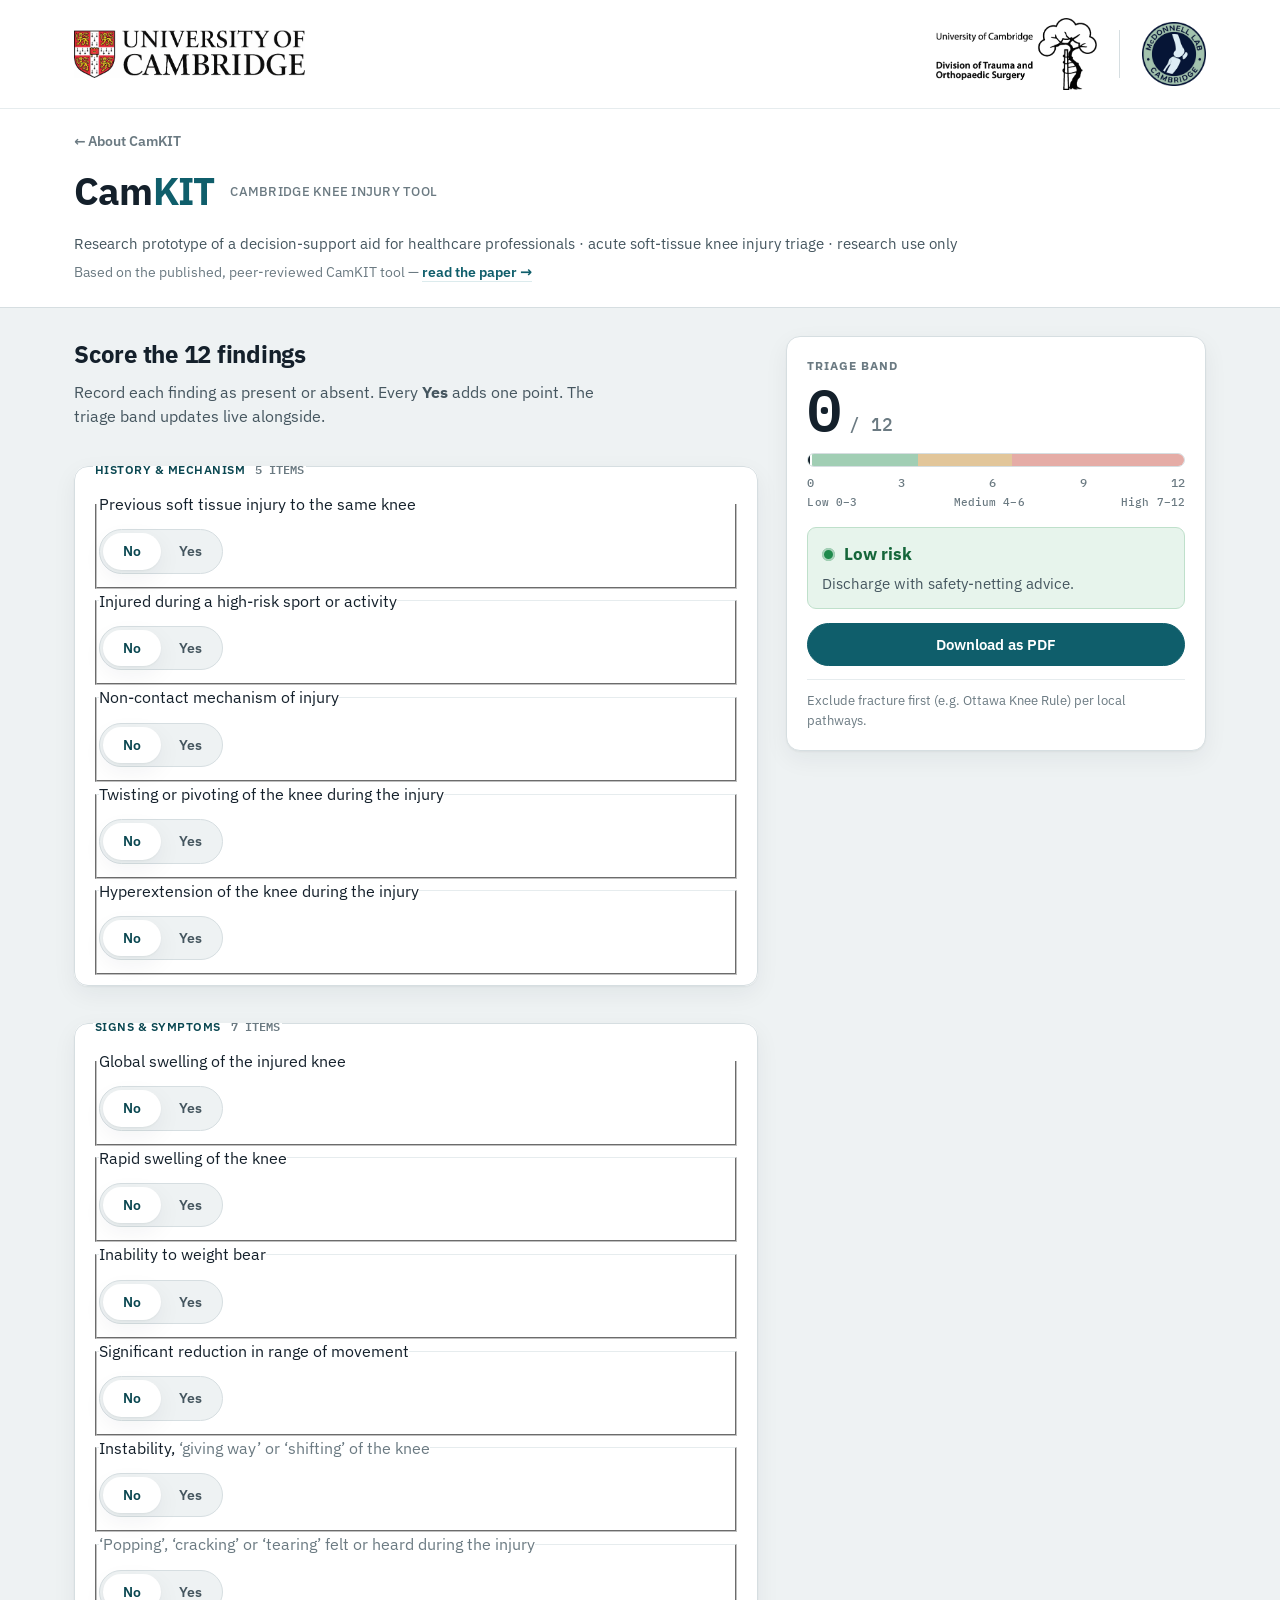
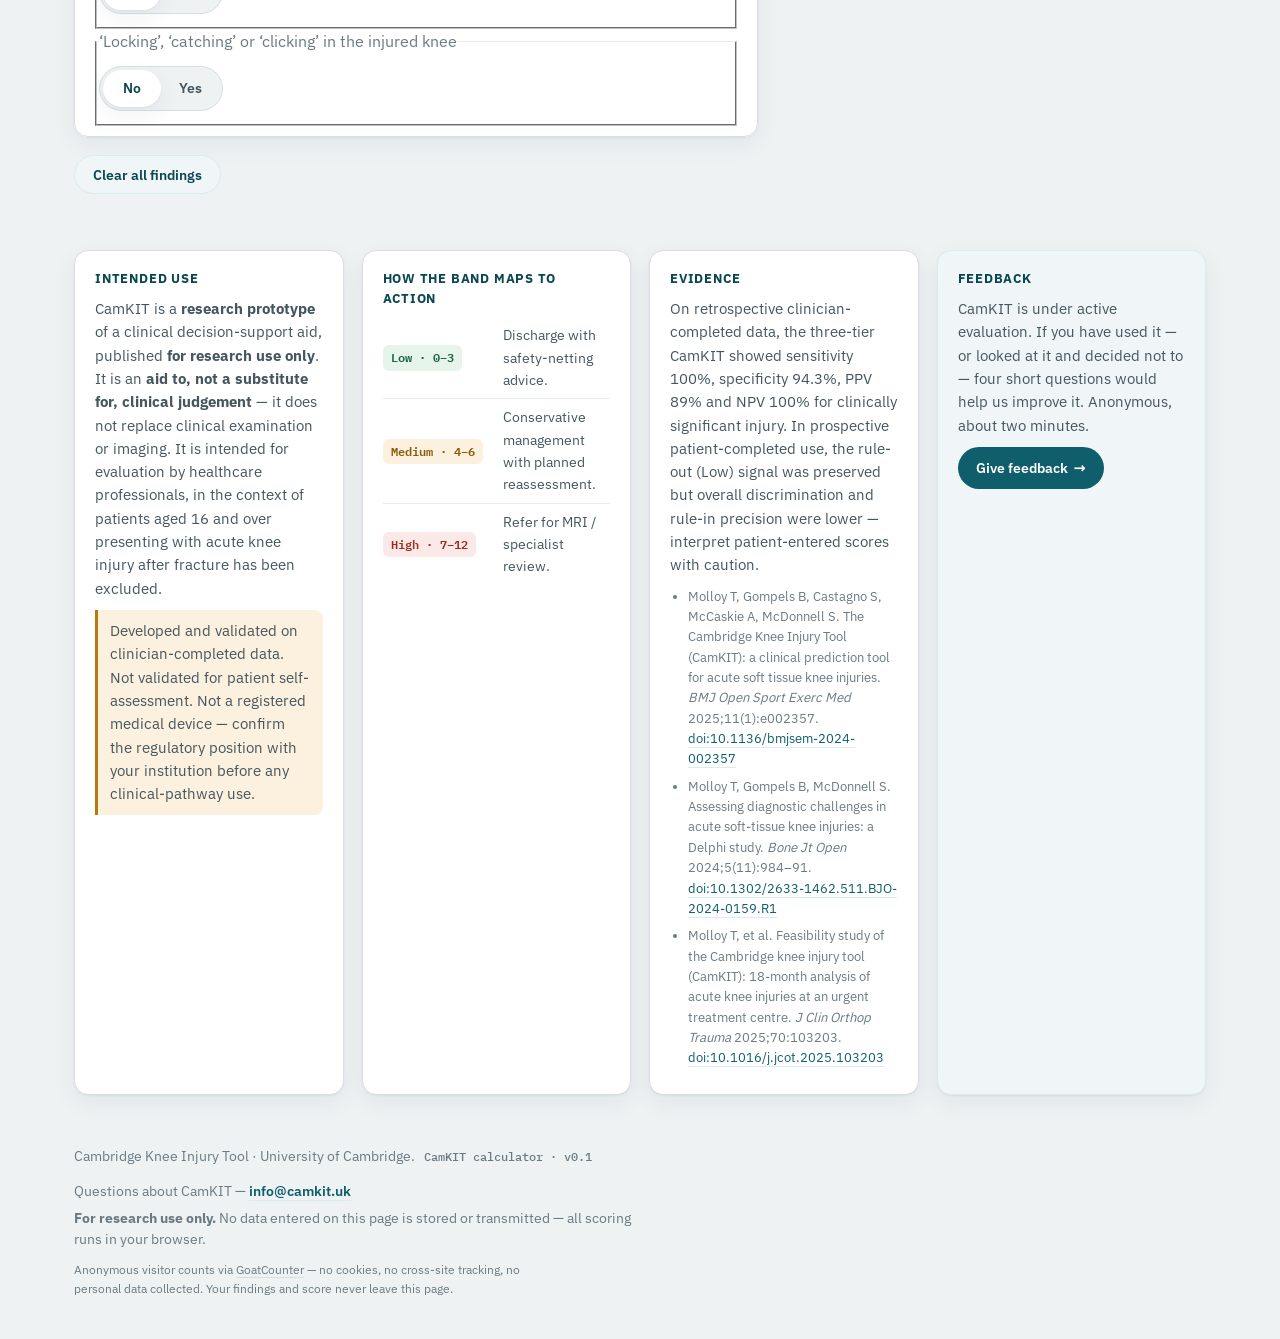
==== commit d6480104: "Identity strip: University lock-up left, local marks right Adds the University of Cambridge lock-up " ====
--- a/public/calculator/index.html
+++ b/public/calculator/index.html
@@ -7,6 +7,10 @@
   <meta name="description" content="Interactive CamKIT calculator — a research prototype, for research use only: record the 12 clinical findings to get a score out of 12 and a three-tier triage band. All scoring runs in your browser — nothing is stored or transmitted." />
   <meta name="color-scheme" content="light" />
 
+  <!-- Canonical address for this page — see the note in ../index.html. This is
+       the URL a paper or a poster should cite for the calculator itself. -->
+  <link rel="canonical" href="https://camkit.uk/calculator/" />
+
   <!-- IBM Plex is self-hosted under assets/fonts/ and declared in tokens.css.
        No third-party font host, so nothing leaks a visitor's IP and the pages
        render on offline / locked-down hospital networks. -->
@@ -29,15 +33,23 @@
     </p>
   </div>
 
+  <!-- Identity strip — see the note in ../index.html for why the right-hand pair
+       is wrapped. Hidden in @media print (styles.css), so it never appears on a
+       printed assessment; the print-head block above carries the attribution. -->
   <div class="orgbar">
     <div class="orgbar__inner">
-      <img class="orgbar__logo orgbar__logo--cam"
-           src="../assets/logos/cambridge-surgery.png" width="483" height="216"
-           alt="University of Cambridge — Division of Trauma and Orthopaedic Surgery" />
-      <span class="orgbar__rule" aria-hidden="true"></span>
-      <img class="orgbar__logo orgbar__logo--lab"
-           src="../assets/logos/mcdonnell-lab.png" width="180" height="180"
-           alt="McDonnell Lab, Cambridge" />
+      <img class="orgbar__logo orgbar__logo--uni"
+           src="../assets/logos/cambridge-university.png" width="693" height="144"
+           alt="University of Cambridge" />
+      <div class="orgbar__group">
+        <img class="orgbar__logo orgbar__logo--surgery"
+             src="../assets/logos/cambridge-surgery.png" width="483" height="216"
+             alt="University of Cambridge — Division of Trauma and Orthopaedic Surgery" />
+        <span class="orgbar__rule" aria-hidden="true"></span>
+        <img class="orgbar__logo orgbar__logo--lab"
+             src="../assets/logos/mcdonnell-lab.png" width="180" height="180"
+             alt="McDonnell Lab, Cambridge" />
+      </div>
     </div>
   </div>
 
--- a/public/assets/styles.css
+++ b/public/assets/styles.css
@@ -62,20 +62,44 @@
   background: var(--paper);
   border-bottom: 1px solid var(--line-soft);
 }
+/* The University lock-up sits left, the two local marks right, with the gap
+   between them doing the separating — space-between rather than a spacer div.
+   flex-wrap earns its place below ~485px, where the two groups stop fitting on
+   one line (measured: they need 436px of content box, and 485 - 48px of gutter
+   is where that runs out). They stack instead of overflowing, and because
+   space-between leaves a lone item on a line at flex-start, both rows come out
+   flush to the 24px gutter with no extra rule needed. Verified down to 320px.
+   The 14px row gap therefore only ever applies once wrapped. */
 .orgbar__inner {
   max-width: var(--maxw);
   margin: 0 auto;
   padding: 18px 24px;
   display: flex;
   align-items: center;
+  justify-content: space-between;
+  flex-wrap: wrap;
+  gap: 14px 22px;
+}
+/* Exists only to keep the Division mark, its rule and the lab badge together as
+   one unit. Without it, space-between would spread all three evenly across the
+   full width and strand the rule in open space. */
+.orgbar__group {
+  display: flex;
+  align-items: center;
   gap: 22px;
 }
-/* Heights differ because a circular mark reads optically heavier than a
-   wordmark at the same height. 72px is the floor at which the Cambridge
-   lock-up's second line stays legible (its cap height is 10% of the mark). */
+/* Three heights, all deliberate. 72px is the floor at which the Division
+   lock-up's second line stays legible (its cap height is 10% of the mark); the
+   lab badge is cut to 64px because a circular mark reads optically heavier than
+   a wordmark at the same height. The University lock-up is shorter still at
+   48px but 231px wide, which puts it at near-identical visual area to the 72px
+   Division mark — so neither end of the strip outweighs the other, while its
+   own text still reads larger than the sub-brands', as the hierarchy wants.
+   Change any of these and change the matching value in the 720px block below. */
 .orgbar__logo { display: block; width: auto; }
-.orgbar__logo--cam { height: 72px; }
-.orgbar__logo--lab { height: 64px; }
+.orgbar__logo--uni     { height: 48px; }
+.orgbar__logo--surgery { height: 72px; }
+.orgbar__logo--lab     { height: 64px; }
 .orgbar__rule {
   align-self: center;
   width: 1px;
@@ -558,9 +582,11 @@
 /* Its own breakpoint, matching landing.css, so the strip is identical on
    both pages — the layout above breaks at 880px, the identity strip does not. */
 @media (max-width: 720px) {
-  .orgbar__inner { padding: 14px 24px; gap: 16px; }
-  .orgbar__logo--cam { height: 62px; }
-  .orgbar__logo--lab { height: 55px; }
+  .orgbar__inner { padding: 14px 24px; gap: 12px 16px; }
+  .orgbar__group { gap: 16px; }
+  .orgbar__logo--uni     { height: 40px; }
+  .orgbar__logo--surgery { height: 62px; }
+  .orgbar__logo--lab     { height: 55px; }
   .orgbar__rule { height: 40px; }
 }
 
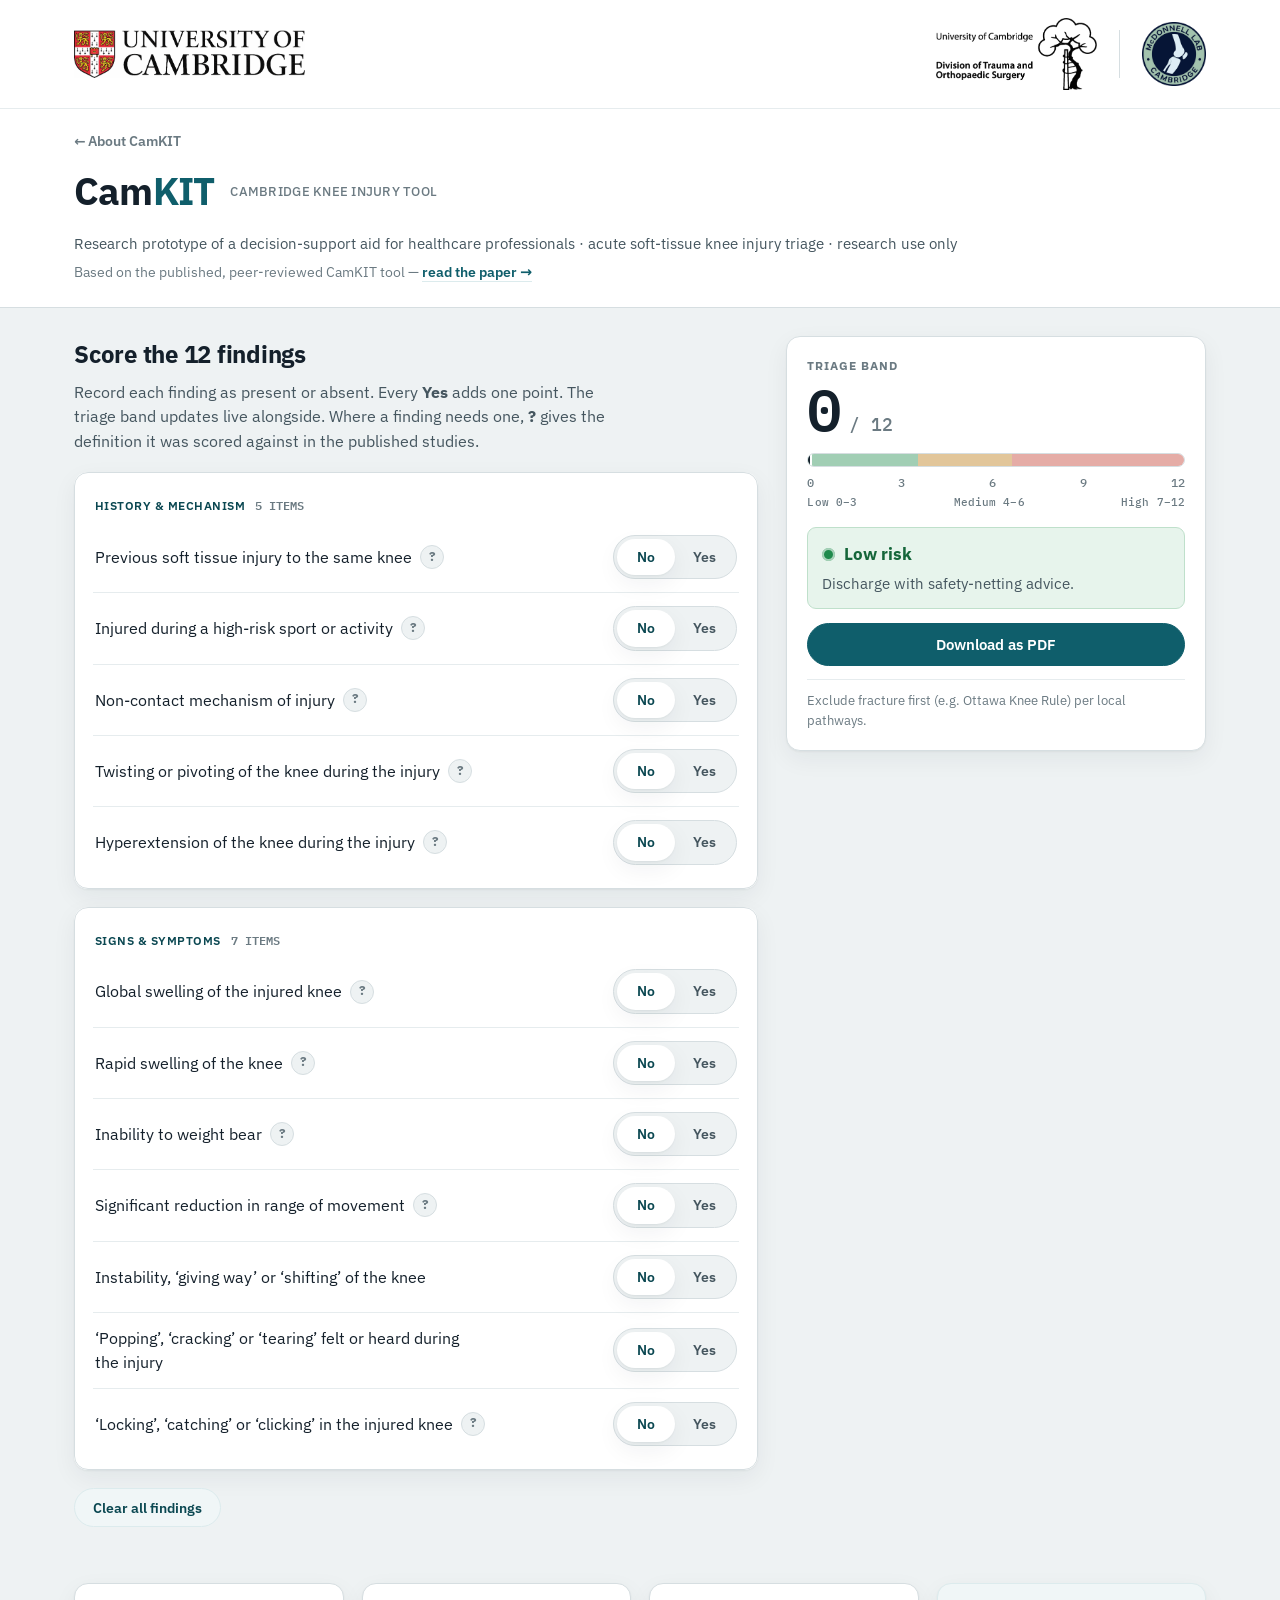
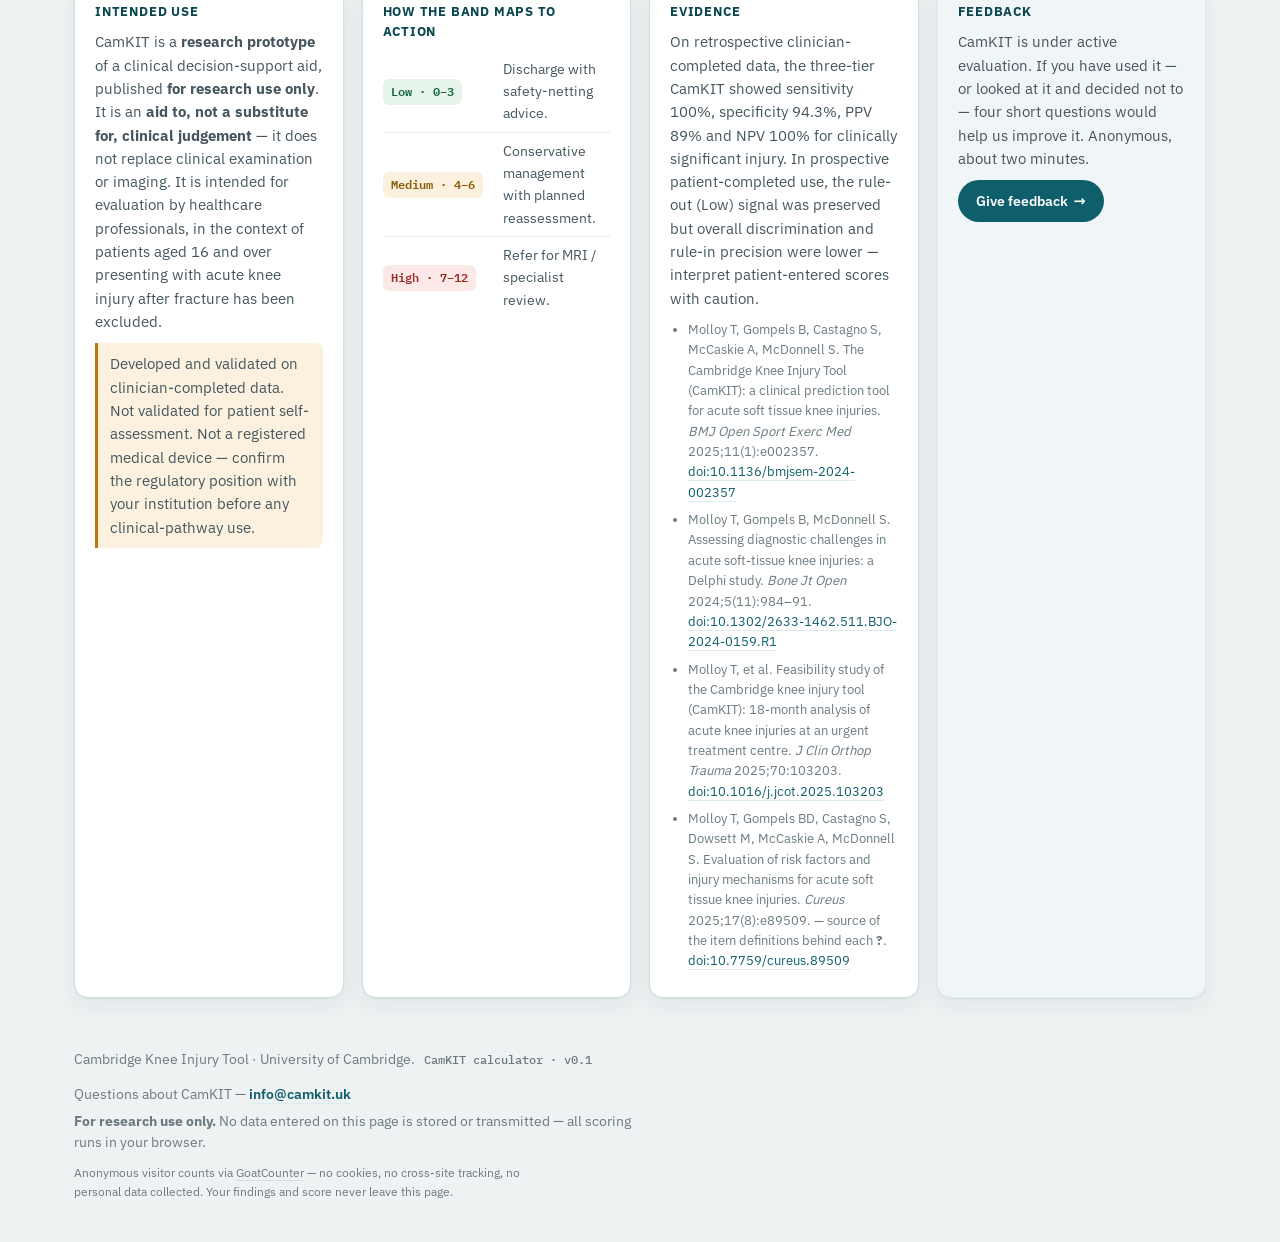
==== commit 102de2af: "Calculator: float the legends, explain ten of the twelve findings <legend> is rendered into its <fie" ====
--- a/public/calculator/index.html
+++ b/public/calculator/index.html
@@ -77,7 +77,8 @@
         <h1 id="form-heading">Score the 12 findings</h1>
         <p class="form__lede">
           Record each finding as present or absent. Every <strong>Yes</strong> adds one point.
-          The triage band updates live alongside.
+          The triage band updates live alongside. Where a finding needs one,
+          <strong>?</strong> gives the definition it was scored against in the published studies.
         </p>
       </div>
 
@@ -189,6 +190,8 @@
             <a href="https://doi.org/10.1302/2633-1462.511.BJO-2024-0159.R1" target="_blank" rel="noopener noreferrer">doi:10.1302/2633-1462.511.BJO-2024-0159.R1</a></li>
           <li>Molloy T, et al. Feasibility study of the Cambridge knee injury tool (CamKIT): 18-month analysis of acute knee injuries at an urgent treatment centre. <em>J Clin Orthop Trauma</em> 2025;70:103203.
             <a href="https://doi.org/10.1016/j.jcot.2025.103203" target="_blank" rel="noopener noreferrer">doi:10.1016/j.jcot.2025.103203</a></li>
+          <li>Molloy T, Gompels BD, Castagno S, Dowsett M, McCaskie A, McDonnell S. Evaluation of risk factors and injury mechanisms for acute soft tissue knee injuries. <em>Cureus</em> 2025;17(8):e89509. — source of the item definitions behind each <strong>?</strong>.
+            <a href="https://doi.org/10.7759/cureus.89509" target="_blank" rel="noopener noreferrer">doi:10.7759/cureus.89509</a></li>
         </ul>
       </article>
 
--- a/public/assets/styles.css
+++ b/public/assets/styles.css
@@ -185,15 +185,31 @@
   max-width: 56ch;
 }
 
+/* ---------- The 12 findings ----------
+   THE FLOATS ON THE TWO LEGENDS BELOW ARE LOAD-BEARING — do not delete them.
+   A <legend> is not laid out as a normal child of its <fieldset>: the browser
+   renders it INTO the fieldset's block-start border, where it ignores the
+   fieldset's padding and interrupts the border line it sits on, and where a
+   flex fieldset skips it as a flex item. Without the floats the group titles
+   sit on the card's top edge (raising their padding-top only makes the card
+   taller — measured, it does not move the text), every finding stacks its
+   Yes/No control under the label instead of honouring the row layout below,
+   and .item's default 3-sided fieldset border is painted because only
+   border-top was reset. Per the HTML rendering spec a floated legend is not
+   the "rendered legend", so float restores ordinary layout; float is then
+   itself ignored once the element is a flex item. Same reset Bootstrap
+   Reboot ships globally. */
 .group {
   border: 1px solid var(--line);
   border-radius: var(--radius);
   background: var(--paper);
-  padding: 6px 18px 10px;
+  padding: 10px 18px;
   margin: 0 0 18px;
   box-shadow: var(--shadow);
 }
 .group__legend {
+  float: left;
+  width: 100%;
   display: flex;
   align-items: baseline;
   gap: 10px;
@@ -211,31 +227,95 @@
   letter-spacing: 0;
 }
 
-/* one finding */
+/* one finding. flex-wrap does double duty: it lets a long label and the
+   ~124px control wrap onto separate lines rather than crushing at ~320px,
+   and it is what drops .item__note onto its own line below both. */
 .item {
   display: flex;
   align-items: center;
-  justify-content: space-between;
+  justify-content: flex-start;
+  flex-wrap: wrap;
   gap: 16px;
+  margin: 0;              /* the UA sheet gives every fieldset margin-inline: 2px,
+                             which pushed the findings 2px right of the group title
+                             and shortened every divider by 4px */
   padding: 13px 2px;
+  border: 0;
   border-top: 1px solid var(--line-soft);
-}
-.item:first-of-type { border-top: 0; }
+  min-width: 0;
+}
+.item:first-of-type { border-top: 0; clear: left; }
 
 .item__legend {
+  float: left;
+  /* The cap is what keeps the "?" beside its label. Sized purely by its
+     content a long label would overflow the line, flex would wrap the row,
+     and the "?" would land on the line below the label it explains. Capped,
+     the label wraps its own text instead and the row never breaks: 60% always
+     leaves room for the 24px "?", the gaps and the 124px control down to a
+     450px card, well below the 560px breakpoint that stacks them anyway. */
+  flex: 0 1 auto;
+  min-width: 0;
+  max-width: 60%;
   font-size: .98rem;
   color: var(--ink);
   margin: 0;
   border: 0;
   padding: 0;
 }
-.item__quotes { color: var(--muted); }
 .item__print-value { display: none; }  /* shown only when printing */
 
-/* segmented Yes / No control built from real radios */
+/* "?" disclosure — only on the findings whose label alone leaves a reader
+   unsure how to answer. A sibling of the legend, never a child of it: a "?"
+   inside the legend would be absorbed into the fieldset's accessible name. */
+.item__help {
+  position: relative;
+  flex: 0 0 auto;
+  margin-left: -8px;
+  width: 24px;
+  height: 24px;
+  padding: 0;
+  display: inline-flex;
+  align-items: center;
+  justify-content: center;
+  border: 1px solid var(--line);
+  border-radius: 50%;
+  background: var(--surface);
+  color: var(--muted);
+  font-family: var(--font-sans);
+  font-size: .8rem;
+  font-weight: 700;
+  line-height: 1;
+  cursor: pointer;
+  transition: background .15s ease, color .15s ease, border-color .15s ease;
+}
+/* The circle stays 24px so it does not shout, but the tap target is 46px —
+   inset on a pseudo-element so widening it costs the row no height. */
+.item__help::after { content: ""; position: absolute; inset: -11px; }
+.item__help:hover { color: var(--brand-ink); border-color: var(--brand-soft); }
+.item__help[aria-expanded="true"] {
+  background: var(--brand-tint);
+  border-color: var(--brand-soft);
+  color: var(--brand-ink);
+}
+.item__note {
+  flex: 0 0 100%;
+  margin: 0;
+  padding: 10px 13px;
+  background: var(--brand-tint);
+  border-radius: var(--radius-sm);
+  font-size: .88rem;
+  line-height: 1.5;
+  color: var(--ink-soft);
+}
+
+/* segmented Yes / No control built from real radios. margin-left:auto rather
+   than justify-content:space-between on .item — the row can hold three items
+   (label, "?", control) and space-between would strand the "?" in the middle. */
 .seg {
   display: inline-flex;
   flex: 0 0 auto;
+  margin-left: auto;
   border: 1px solid var(--line);
   border-radius: 999px;
   background: var(--surface);
@@ -590,6 +670,20 @@
   .orgbar__rule { height: 40px; }
 }
 
+/* Below this there is not enough room for a label and the control side by
+   side. Break it deliberately: the label keeps the first line with its "?",
+   and the control spans the full width underneath — a larger tap target than
+   the inline pill, which matters most on the phone used pitchside. */
+@media (max-width: 560px) {
+  .item { align-items: flex-start; }
+  /* the control has its own line here, so the label may use the rest of this
+     one — all but the "?" and its gap */
+  .item__legend { max-width: calc(100% - 40px); }
+  .seg { flex: 0 0 100%; margin-left: 0; }
+  .seg__opt { flex: 1 1 0; }
+  .seg__opt span { min-width: 0; }
+}
+
 @media (prefers-reduced-motion: reduce) {
   * { scroll-behavior: auto !important; }
   .gauge__needle,
@@ -613,6 +707,8 @@
   .notes,
   .footer,
   .noscript,
+  .item__help,
+  .item__note,
   .seg { display: none !important; }
 
   .print-only { display: block; }
@@ -649,6 +745,7 @@
   .item__legend { font-size: 10.5pt; }
   .item__print-value {
     display: inline-block;
+    margin-left: auto;   /* .seg is hidden here, so this pins the right column */
     min-width: 40pt;
     text-align: right;
     font-weight: 700;
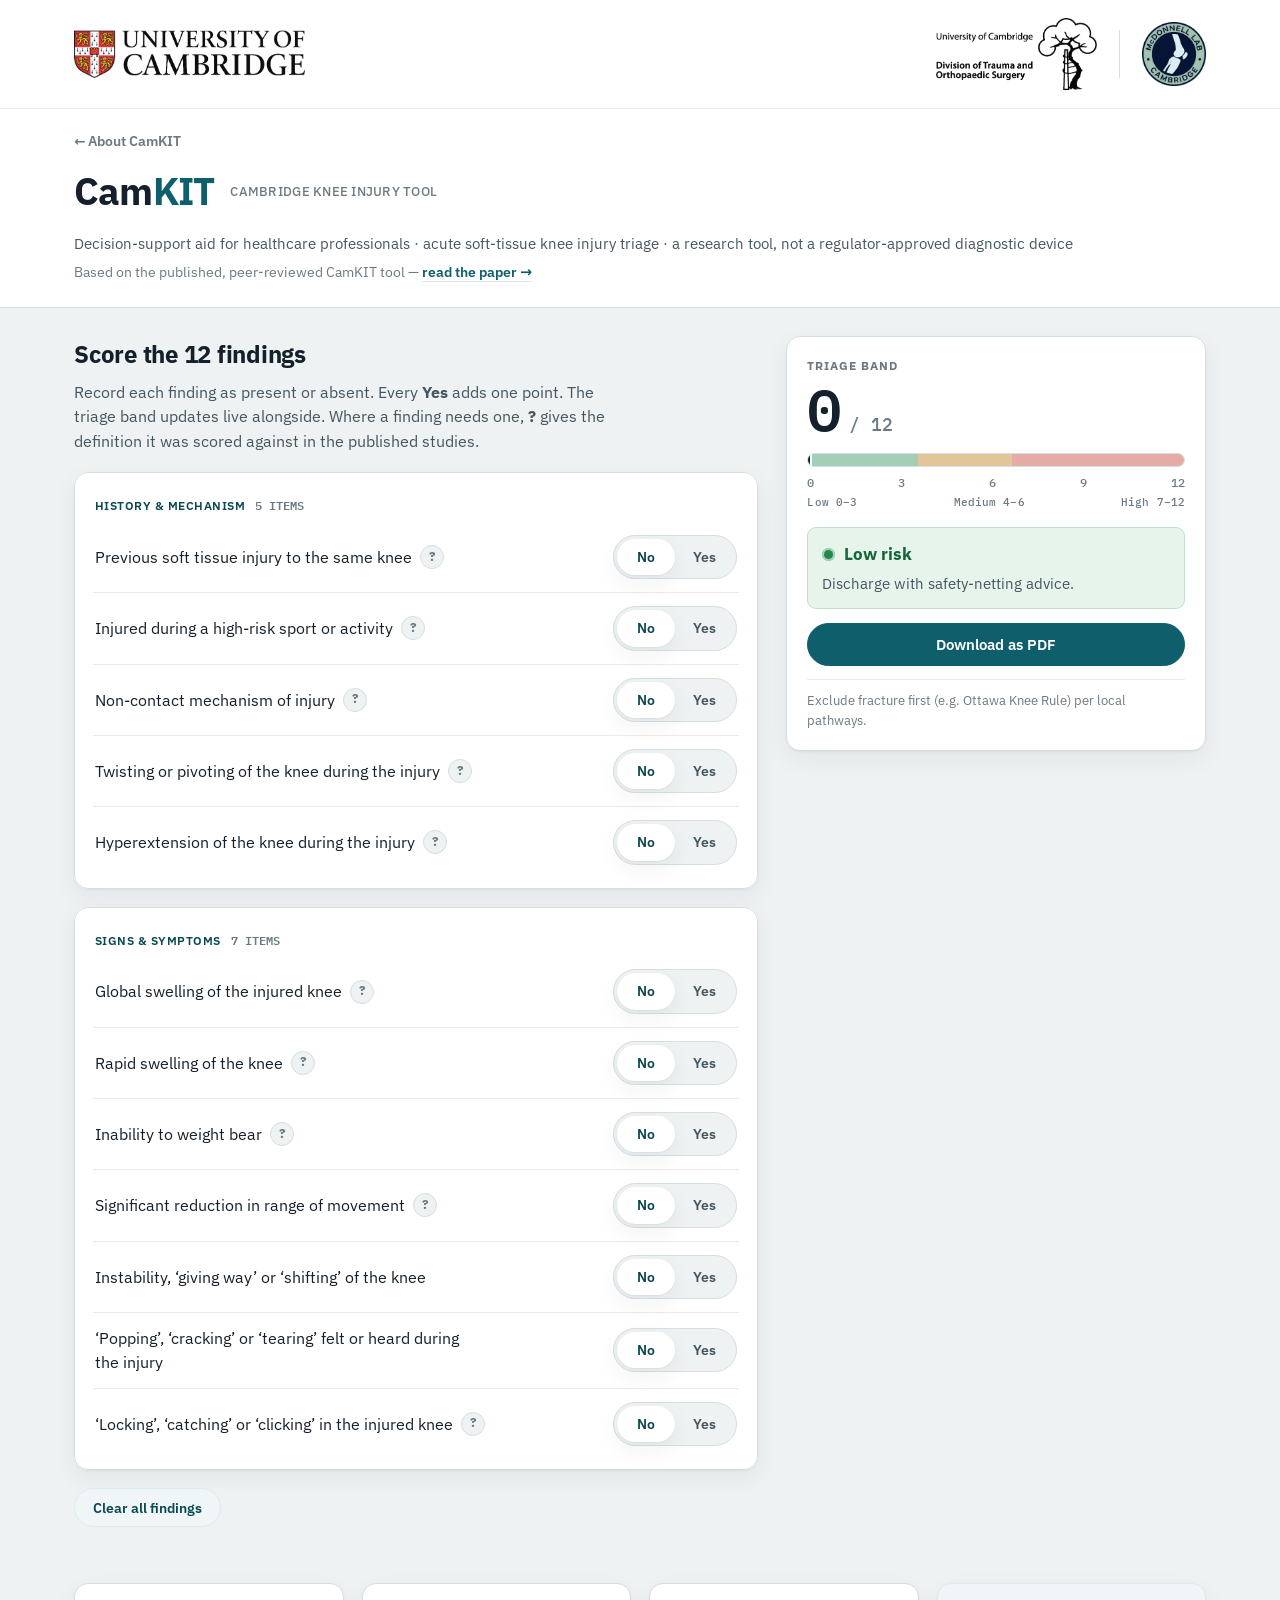
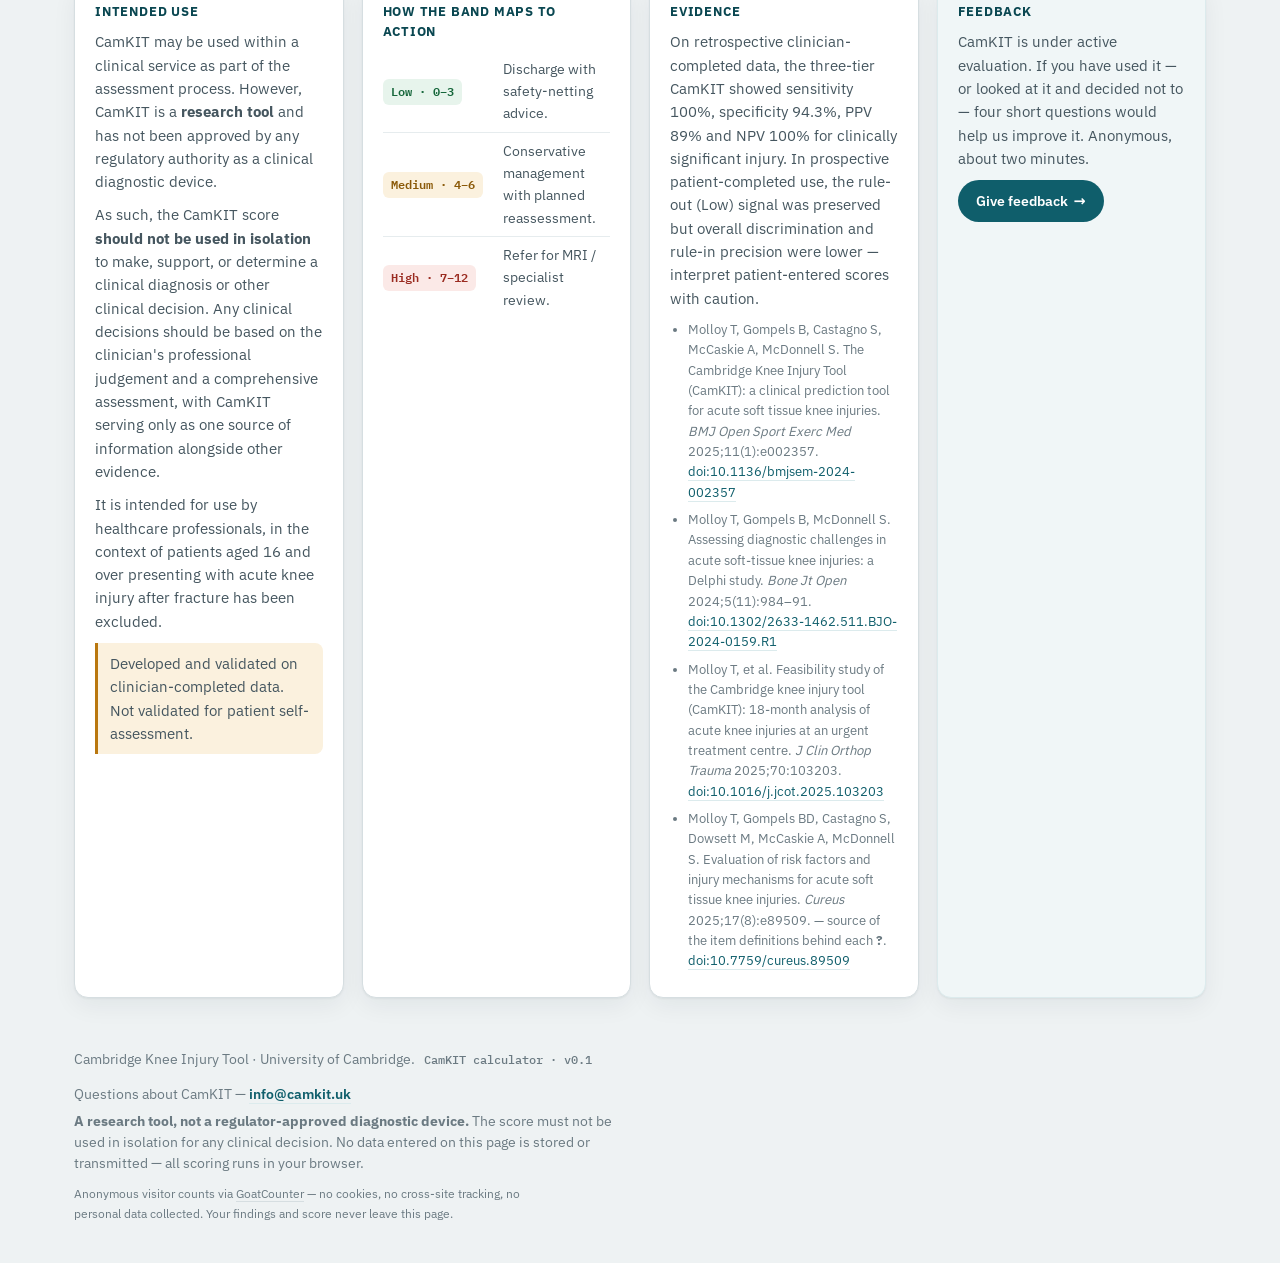
==== commit 1e0719b0: "Updated disclaimer" ====
--- a/public/calculator/index.html
+++ b/public/calculator/index.html
@@ -4,7 +4,7 @@
   <meta charset="utf-8" />
   <meta name="viewport" content="width=device-width, initial-scale=1" />
   <title>CamKIT calculator — score the 12 findings</title>
-  <meta name="description" content="Interactive CamKIT calculator — a research prototype, for research use only: record the 12 clinical findings to get a score out of 12 and a three-tier triage band. All scoring runs in your browser — nothing is stored or transmitted." />
+  <meta name="description" content="Interactive CamKIT calculator — a research tool, not a regulator-approved diagnostic device: record the 12 clinical findings to get a score out of 12 and a three-tier triage band. All scoring runs in your browser — nothing is stored or transmitted." />
   <meta name="color-scheme" content="light" />
 
   <!-- Canonical address for this page — see the note in ../index.html. This is
@@ -61,8 +61,9 @@
         <span class="wordmark__full">Cambridge Knee Injury Tool</span>
       </div>
       <p class="masthead__eyebrow">
-        Research prototype of a decision-support aid for healthcare professionals ·
-        acute soft-tissue knee injury triage · research use only
+        Decision-support aid for healthcare professionals ·
+        acute soft-tissue knee injury triage · a research tool, not a
+        regulator-approved diagnostic device
       </p>
       <p class="masthead__link">
         Based on the published, peer-reviewed CamKIT tool —
@@ -143,17 +144,24 @@
       <article class="note">
         <h3>Intended use</h3>
         <p>
-          CamKIT is a <strong>research prototype</strong> of a clinical decision-support aid,
-          published <strong>for research use only</strong>. It is an <strong>aid to, not a
-          substitute for, clinical judgement</strong> — it does not replace clinical examination
-          or imaging. It is intended for evaluation by healthcare professionals, in the context of
-          patients aged 16 and over presenting with acute knee injury after fracture has been
-          excluded.
+          CamKIT may be used within a clinical service as part of the assessment process.
+          However, CamKIT is a <strong>research tool</strong> and has not been approved by any
+          regulatory authority as a clinical diagnostic device.
+        </p>
+        <p>
+          As such, the CamKIT score <strong>should not be used in isolation</strong> to make,
+          support, or determine a clinical diagnosis or other clinical decision. Any clinical
+          decisions should be based on the clinician's professional judgement and a comprehensive
+          assessment, with CamKIT serving only as one source of information alongside other
+          evidence.
+        </p>
+        <p>
+          It is intended for use by healthcare professionals, in the context of patients aged 16
+          and over presenting with acute knee injury after fracture has been excluded.
         </p>
         <p class="note__flag">
           Developed and validated on clinician-completed data. Not validated for patient
-          self-assessment. Not a registered medical device — confirm the regulatory position with
-          your institution before any clinical-pathway use.
+          self-assessment.
         </p>
       </article>
 
@@ -222,8 +230,9 @@
       Questions about CamKIT — <a href="mailto:info@camkit.uk">info@camkit.uk</a>
     </p>
     <p class="footer__disclaimer">
-      <strong>For research use only.</strong> No data entered on this page is
-      stored or transmitted — all scoring runs in your browser.
+      <strong>A research tool, not a regulator-approved diagnostic device.</strong>
+      The score must not be used in isolation for any clinical decision. No data entered on this
+      page is stored or transmitted — all scoring runs in your browser.
     </p>
     <p class="footer__privacy">
       Anonymous visitor counts via
@@ -235,9 +244,13 @@
 
   <!-- Print-only document footer -->
   <div class="print-only print-foot">
-    <p>Research prototype of a decision-support aid — for research use only. An aid to, not a
-      substitute for, clinical judgement. Does not replace clinical examination or imaging.
-      Not a registered medical device.</p>
+    <p><strong>Disclaimer.</strong> CamKIT may be used within a clinical service as part of the
+      assessment process. However, CamKIT is a research tool and has not been approved by any
+      regulatory authority as a clinical diagnostic device. As such, the CamKIT score should not
+      be used in isolation to make, support, or determine a clinical diagnosis or other clinical
+      decision. Any clinical decisions should be based on the clinician's professional judgement
+      and a comprehensive assessment, with CamKIT serving only as one source of information
+      alongside other evidence.</p>
     <p>Molloy T, Gompels B, Castagno S, McCaskie A, McDonnell S. The Cambridge Knee Injury Tool
       (CamKIT). BMJ Open Sport Exerc Med 2025;11(1):e002357. doi:10.1136/bmjsem-2024-002357</p>
   </div>
